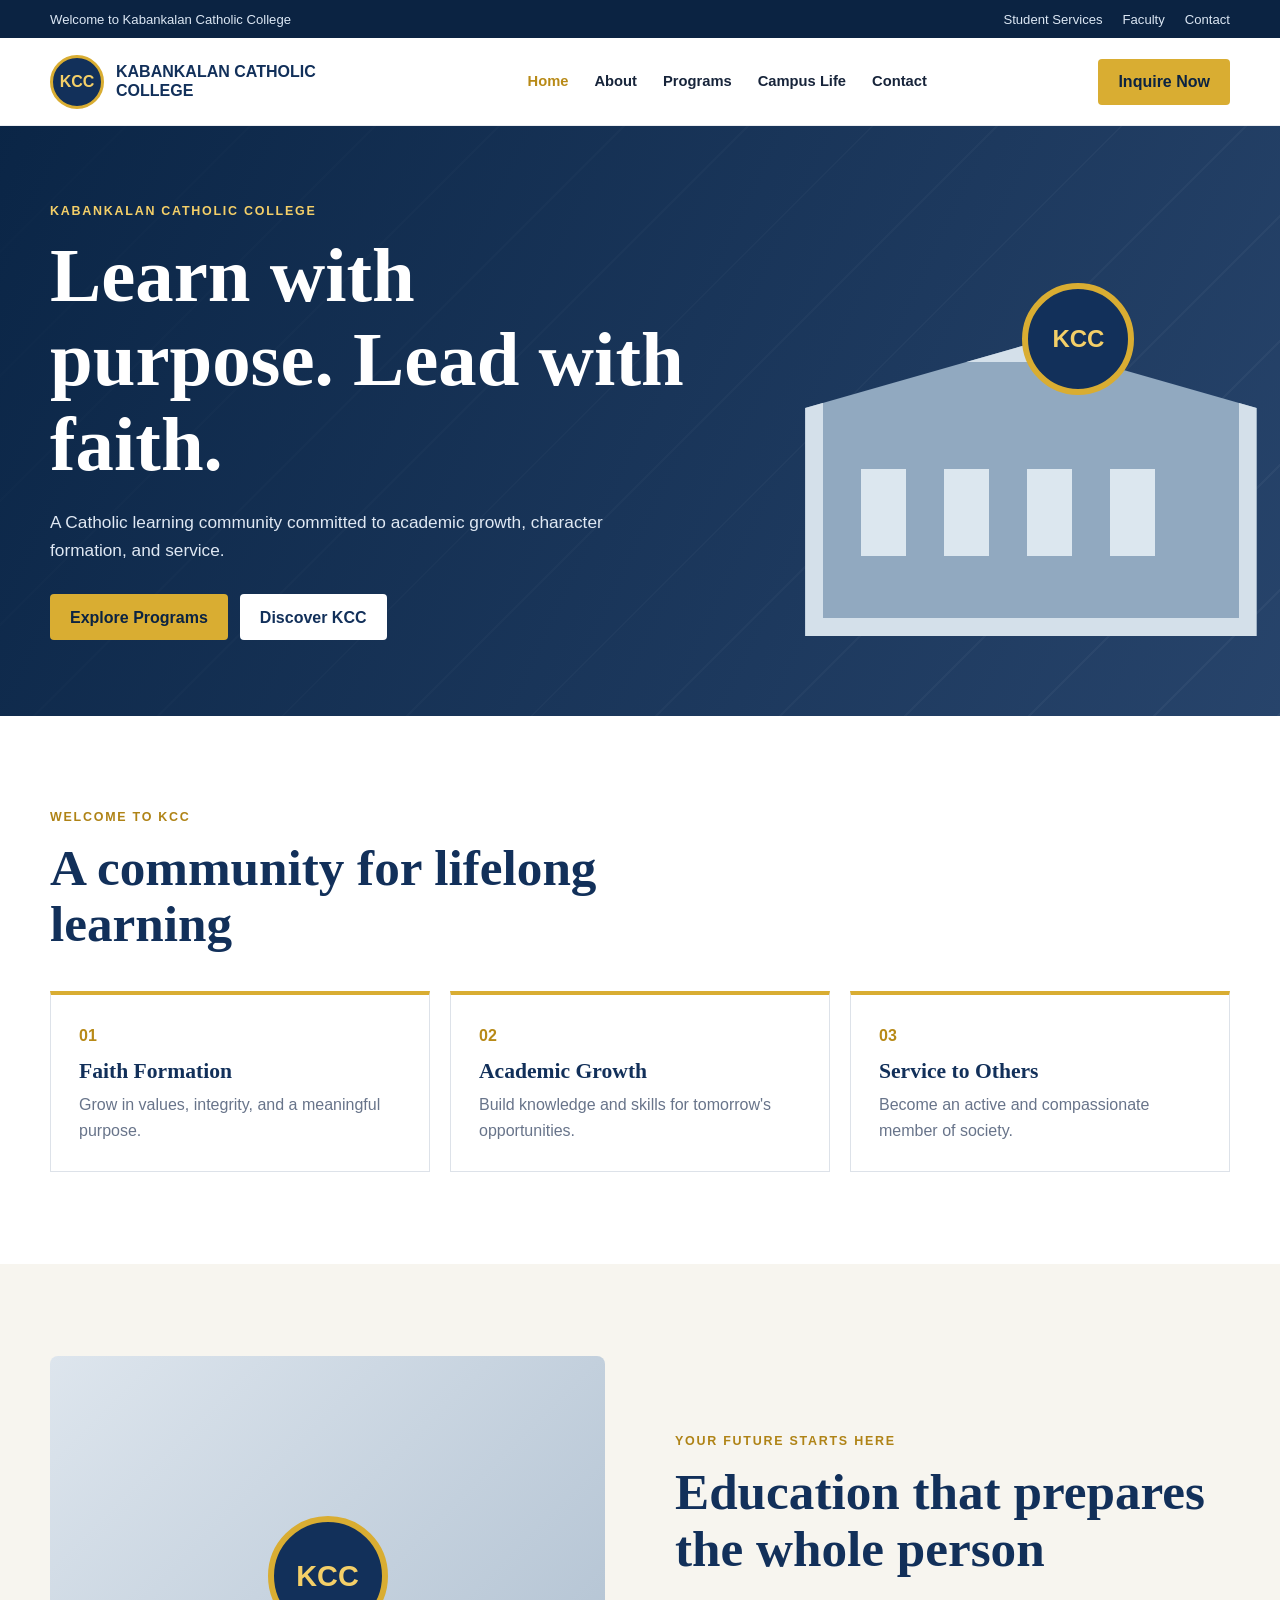
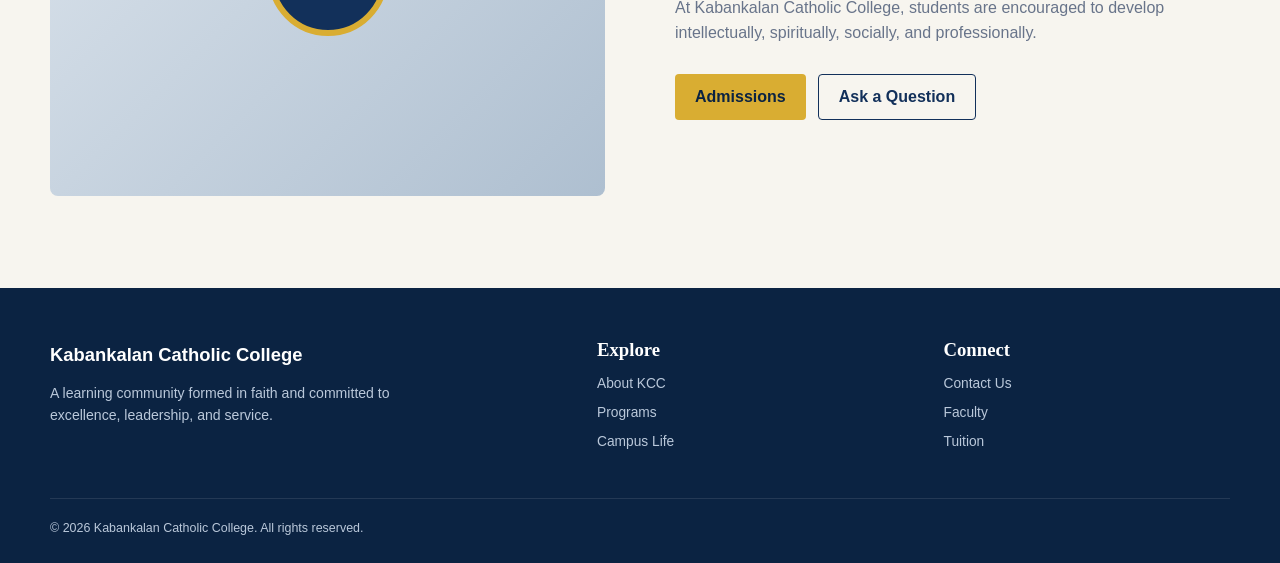
==== Index.html @ b6ad35d0 "first commit" ====
<!DOCTYPE html>
<html lang="en">
<head>
  <meta charset="UTF-8">
  <meta name="viewport" content="width=device-width, initial-scale=1.0">
  <title>Kabankalan Catholic College</title>
  <link rel="stylesheet" href="assets/css/style.css">
</head>
<body>
  <div id="site-header"></div>
  <main>
    <section class="hero">
      <div class="container hero-grid">
        <div class="hero-copy">
          <span class="eyebrow">Kabankalan Catholic College</span>
          <h1>Learn with purpose. Lead with faith.</h1>
          <p>A Catholic learning community committed to academic growth, character formation, and service.</p>
          <div class="button-row">
            <a class="btn btn-primary" href="courses.html">Explore Programs</a>
            <a class="btn btn-light" href="about.html">Discover KCC</a>
          </div>
        </div>
        <div class="hero-visual" aria-label="Campus illustration">
          <div class="hero-seal">KCC</div>
          <div class="building"><i></i><i></i><i></i><i></i></div>
        </div>
      </div>
    </section>
    <section class="section">
      <div class="container">
        <div class="section-heading">
          <span class="eyebrow dark">Welcome to KCC</span>
          <h2>A community for lifelong learning</h2>
        </div>
        <div class="feature-grid">
          <article class="feature-card"><span>01</span><h3>Faith Formation</h3><p>Grow in values, integrity, and a meaningful purpose.</p></article>
          <article class="feature-card"><span>02</span><h3>Academic Growth</h3><p>Build knowledge and skills for tomorrow's opportunities.</p></article>
          <article class="feature-card"><span>03</span><h3>Service to Others</h3><p>Become an active and compassionate member of society.</p></article>
        </div>
      </div>
    </section>
    <section class="section section-tint">
      <div class="container split">
        <div class="image-panel"><span>KCC</span></div>
        <div>
          <span class="eyebrow dark">Your Future Starts Here</span>
          <h2>Education that prepares the whole person</h2>
          <p>At Kabankalan Catholic College, students are encouraged to develop intellectually, spiritually, socially, and professionally.</p>
          <div class="button-row"><a class="btn btn-primary" href="contact.html">Admissions</a><a class="btn btn-outline" href="contact.html">Ask a Question</a></div>
        </div>
      </div>
    </section>
  </main>
  <div id="site-footer"></div>
  <script src="assets/js/script.js"></script>
</body>
</html>
---- assets/css/style.css ----
:root {
  --navy: #12305a;
  --navy-dark: #0b2342;
  --gold: #d9ad32;
  --cream: #f7f5ef;
  --white: #fff;
  --ink: #17243a;
  --muted: #68748a;
  --line: #dde2e9;
}

* { box-sizing: border-box; margin: 0; padding: 0; }
html { scroll-behavior: smooth; }
body { font-family: "Segoe UI", Arial, sans-serif; color: var(--ink); background: var(--white); line-height: 1.6; }
a { color: inherit; text-decoration: none; }
img { max-width: 100%; }
.container { width: min(1180px, calc(100% - 40px)); margin-inline: auto; }
.topbar { height: 38px; background: var(--navy-dark); color: #dce7f4; font-size: 0.82rem; }
.topbar-inner { height: 100%; display: flex; align-items: center; justify-content: space-between; }
.topbar-links { display: flex; gap: 20px; }
.main-header { position: relative; z-index: 20; height: 88px; background: var(--white); border-bottom: 1px solid rgba(18,48,90,.08); }
.header-inner { height: 100%; display: flex; align-items: center; justify-content: space-between; }
.brand { display: flex; align-items: center; gap: 12px; }
.brand-mark { width: 54px; height: 54px; border: 3px solid var(--gold); border-radius: 50%; display: grid; place-items: center; background: var(--navy); color: #f4cf68; font-weight: 800; }
.brand-name { max-width: 240px; color: var(--navy); font-size: 1rem; font-weight: 800; line-height: 1.15; text-transform: uppercase; }
.nav-list { display: flex; align-items: center; gap: 26px; list-style: none; font-weight: 700; font-size: 0.92rem; }
.nav-list a:hover, .nav-list .active { color: #b88a17; }
.header-actions { display: flex; align-items: center; gap: 10px; }
.menu-toggle { display: none; width: 44px; height: 44px; border: 0; background: transparent; cursor: pointer; }
.menu-toggle span { display: block; width: 24px; height: 2px; margin: 5px auto; background: var(--navy); }

.btn { min-height: 46px; display: inline-flex; align-items: center; justify-content: center; border: 0; border-radius: 4px; padding: 0 20px; font-weight: 800; cursor: pointer; transition: .18s ease; }
.btn:hover { transform: translateY(-2px); }
.btn-primary { background: var(--gold); color: var(--navy-dark); }
.btn-light { background: var(--white); color: var(--navy); }
.btn-outline { border: 1px solid var(--navy); color: var(--navy); background: transparent; }
.button-row { display: flex; gap: 12px; flex-wrap: wrap; }

.hero { min-height: 590px; display: flex; align-items: center; overflow: hidden; color: var(--white); background: linear-gradient(115deg, rgba(8,35,68,.98), rgba(18,48,90,.82)), repeating-linear-gradient(135deg, #b6c8da 0 2px, #879eb8 2px 88px); }
.hero-grid { display: grid; grid-template-columns: 1.1fr .9fr; align-items: center; }
.hero-copy { position: relative; z-index: 2; max-width: 650px; padding: 70px 0; }
.eyebrow { display: block; margin-bottom: 12px; color: #f4cf68; font-size: .78rem; font-weight: 800; letter-spacing: .14em; text-transform: uppercase; }
.eyebrow.dark { color: #af8316; }
h1,h2,h3 { font-family: Georgia, "Times New Roman", serif; line-height: 1.1; }
h1 { font-size: clamp(3.2rem, 6vw, 5.2rem); }
h2 { color: var(--navy); font-size: clamp(2.2rem, 4vw, 3.5rem); }
h3 { color: var(--navy); }
.hero-copy p { max-width: 580px; margin: 22px 0 30px; color: #dfe8f3; font-size: 1.08rem; }
.hero-visual { height: 430px; position: relative; }
.hero-seal { position: absolute; z-index: 3; top: 18%; right: 18%; width: 112px; height: 112px; display: grid; place-items: center; border: 6px solid var(--gold); border-radius: 50%; background: var(--navy); color: #f4cf68; font-size: 1.5rem; font-weight: 800; }
.building { position: absolute; right: -5%; bottom: 0; width: 85%; height: 68%; border: 18px solid #d4e0ea; background: #91a9c0; clip-path: polygon(50% 0,100% 22%,100% 100%,0 100%,0 22%); }
.building i { position: relative; top: 42%; display: inline-block; width: 11%; height: 34%; margin-left: 9%; background: #dce7ef; }

.section { padding: 92px 0; }
.section-tint { background: var(--cream); }
.section-heading { max-width: 700px; margin-bottom: 38px; }
.section-heading.center, .center { text-align: center; margin-inline: auto; }
.feature-grid, .program-grid, .faculty-grid { display: grid; grid-template-columns: repeat(3,1fr); gap: 20px; }
.feature-card, .program-card, .faculty-grid article { background: var(--white); border: 1px solid var(--line); border-top: 4px solid var(--gold); padding: 28px; }
.feature-card span { color: #b88a17; font-weight: 800; }
.feature-card h3, .program-card h3, .faculty-grid h3 { margin: 12px 0 8px; font-size: 1.35rem; }
.feature-card p, .program-card p, .faculty-grid p { color: var(--muted); }
.split { display: grid; grid-template-columns: 1fr 1fr; gap: 70px; align-items: center; }
.split p { margin: 18px 0 28px; color: var(--muted); }
.image-panel { min-height: 440px; display: grid; place-items: center; border-radius: 8px; background: linear-gradient(135deg,#dde5ed,#aebfd0); }
.image-panel span { width: 120px; height: 120px; display: grid; place-items: center; border: 6px solid var(--gold); border-radius: 50%; background: var(--navy); color: #f4cf68; font-size: 1.8rem; font-weight: 800; }

.page-banner { min-height: 280px; display: flex; align-items: center; color: var(--white); background: linear-gradient(115deg,rgba(8,35,68,.98),rgba(18,48,90,.8)), linear-gradient(135deg,#9eb1c5,#dce6ef); }
.page-banner h1 { font-size: clamp(3rem,6vw,5rem); }
.program-card { min-height: 260px; }
.program-number { width: 58px; height: 58px; display: grid; place-items: center; border-radius: 50%; background: var(--navy); color: #f4cf68; font-weight: 800; }
.program-card a { display: inline-block; margin-top: 18px; color: var(--navy); font-weight: 800; }
.detail-grid { display: grid; grid-template-columns: 1.4fr .6fr; gap: 60px; }
.detail-grid article p { margin: 18px 0; color: var(--muted); }
.detail-grid article h3 { margin-top: 26px; }
.check-list { margin: 14px 0 0 20px; color: var(--muted); }
.detail-card, .info-card { height: fit-content; padding: 30px; border-top: 4px solid var(--gold); background: var(--cream); }
.detail-card dl { margin: 18px 0 28px; }
.detail-card dt { color: var(--muted); font-size: .82rem; }
.detail-card dd { margin-bottom: 12px; font-weight: 800; color: var(--navy); }
.narrow { max-width: 900px; }
.info-card { text-align: center; }
.info-card p { max-width: 620px; margin: 14px auto 24px; color: var(--muted); }
.info-card .button-row { justify-content: center; }

.contact-grid { display: grid; grid-template-columns: .8fr 1.2fr; gap: 70px; }
.contact-grid h2 { margin-bottom: 16px; }
.contact-grid > div > p { color: var(--muted); }
.contact-list { margin-top: 28px; }
.contact-list p { margin: 16px 0; }
.contact-form { display: grid; gap: 16px; padding: 32px; background: var(--cream); }
.contact-form label { display: grid; gap: 6px; font-weight: 700; }
.contact-form input, .contact-form select, .contact-form textarea { width: 100%; border: 1px solid var(--line); border-radius: 3px; padding: 12px; font: inherit; }
.form-status { min-height: 24px; color: var(--navy); font-weight: 700; }
.event-grid { display: grid; gap: 16px; }
.event-grid article { display: grid; grid-template-columns: 150px 1fr; gap: 24px; align-items: center; padding: 20px; border: 1px solid var(--line); }
.event-date { min-height: 110px; display: grid; place-content: center; text-align: center; background: var(--navy); color: var(--white); }
.event-date strong { color: #f4cf68; }
.event-grid p { color: var(--muted); }
.avatar { width: 120px; height: 120px; margin-bottom: 18px; display: grid; place-items: center; border-radius: 50%; background: var(--navy); color: #f4cf68; font-size: 1.6rem; font-weight: 800; }

footer { background: var(--navy-dark); color: #bac8da; padding: 52px 0 24px; }
.footer-grid { display: grid; grid-template-columns: 1.7fr 1fr 1fr; gap: 60px; padding-bottom: 38px; }
.footer-brand { color: var(--white); font-size: 1.15rem; font-weight: 800; }
.footer-about { max-width: 360px; margin-top: 12px; font-size: .88rem; }
.footer-grid h3 { color: var(--white); margin-bottom: 12px; }
.footer-links { list-style: none; font-size: .86rem; }
.footer-links li { margin: 7px 0; }
.copyright { border-top: 1px solid rgba(255,255,255,.1); padding-top: 20px; font-size: .78rem; }

@media (max-width: 980px) {
  .topbar, .nav-list, .header-actions .btn { display: none; }
  .main-header { height: 76px; }
  .menu-toggle { display: block; }
  .nav-list.open { position: absolute; left: 20px; right: 20px; top: 76px; display: grid; gap: 0; background: var(--white); box-shadow: 0 16px 35px rgba(18,48,90,.16); padding: 10px 20px; }
  .nav-list.open li { padding: 12px 0; border-bottom: 1px solid var(--line); }
  .feature-grid, .program-grid, .faculty-grid { grid-template-columns: 1fr 1fr; }
}

@media (max-width: 760px) {
  .container { width: min(100% - 30px,1180px); }
  .brand-name { max-width: 180px; font-size: .82rem; }
  .brand-mark { width: 46px; height: 46px; }
  .hero { min-height: 560px; }
  .hero-grid { grid-template-columns: 1fr; }
  .hero-copy { width: 92%; padding: 50px 0; }
  .hero-visual { position: absolute; right: -30%; bottom: 0; width: 75%; opacity: .25; }
  .feature-grid, .program-grid, .faculty-grid, .split, .detail-grid, .contact-grid, .footer-grid { grid-template-columns: 1fr; }
  .section { padding: 70px 0; }
  .split, .detail-grid, .contact-grid { gap: 38px; }
  .image-panel { min-height: 340px; }
  .footer-grid { gap: 28px; }
  .event-grid article { grid-template-columns: 110px 1fr; }
}

@media (max-width: 420px) {
  .button-row .btn { width: 100%; }
  .feature-grid, .program-grid, .faculty-grid { grid-template-columns: 1fr; }
  .event-grid article { grid-template-columns: 1fr; }
  .event-date { min-height: 90px; }
}
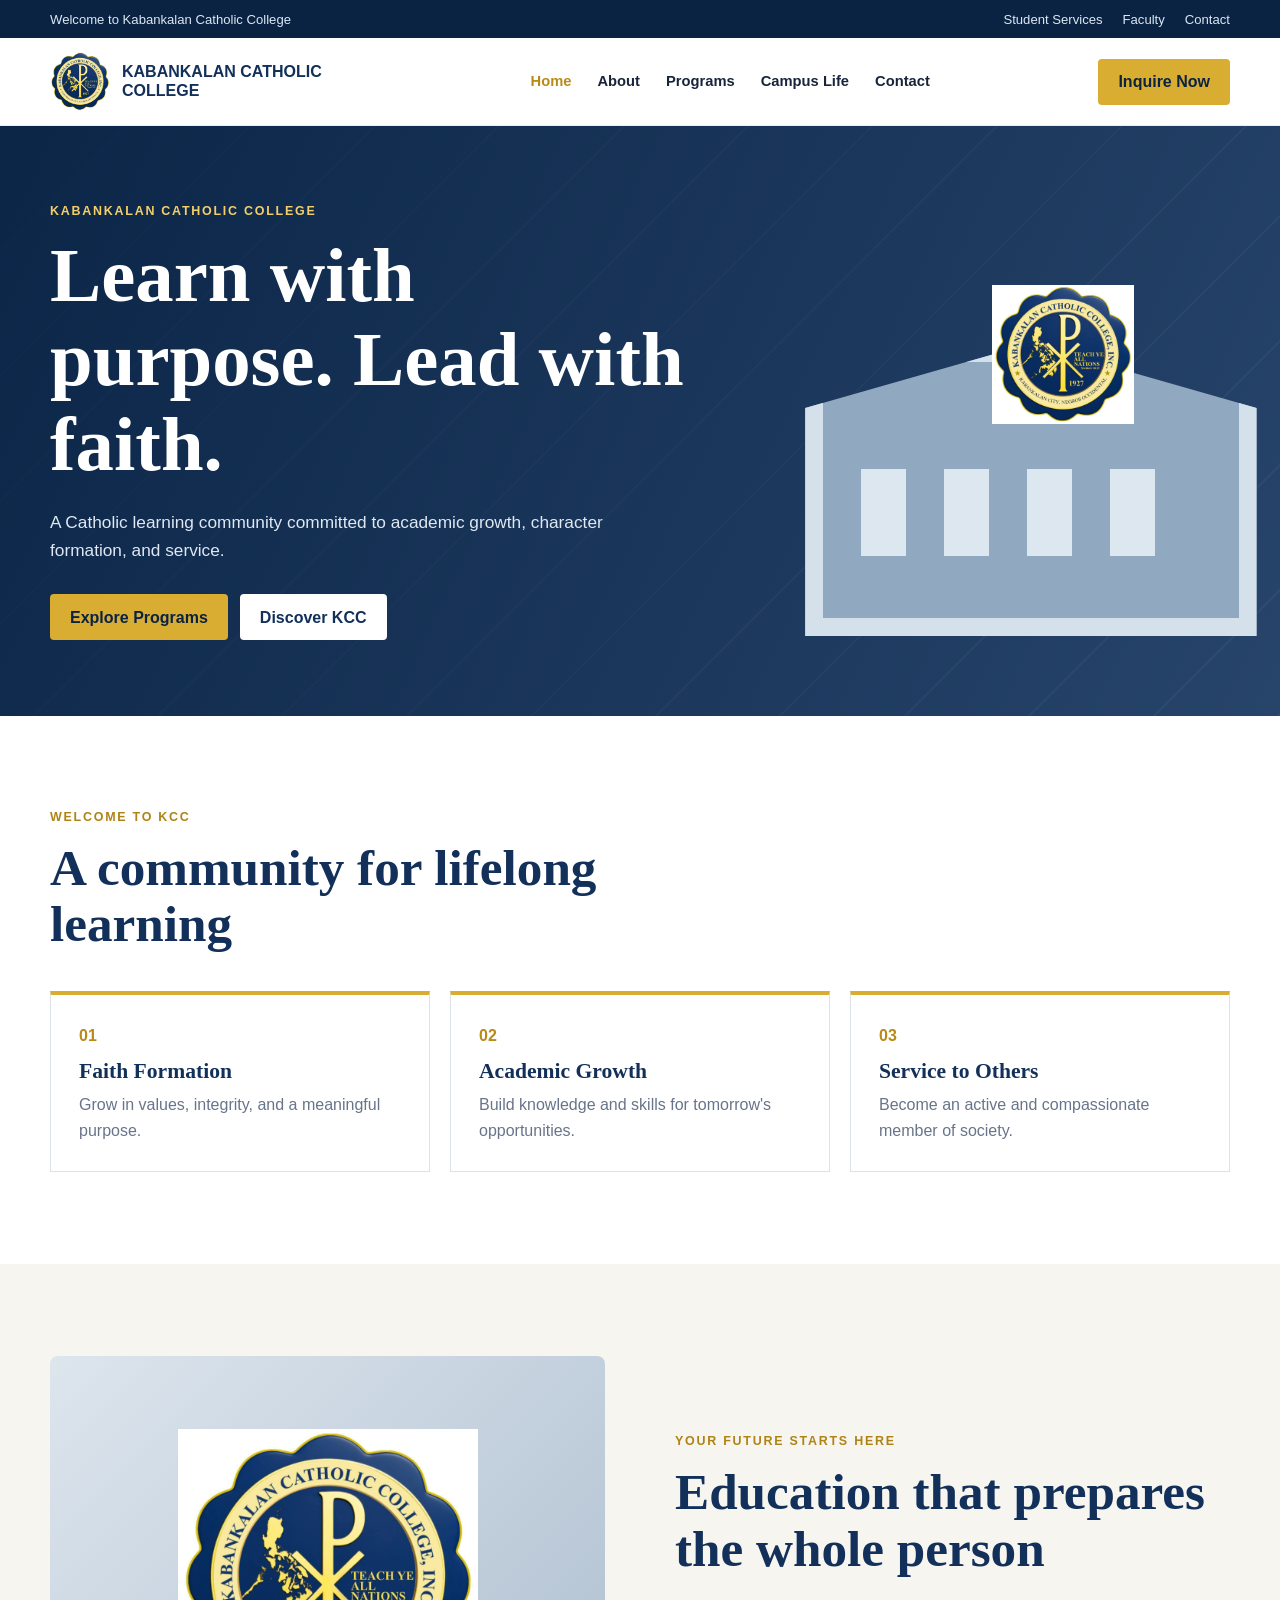
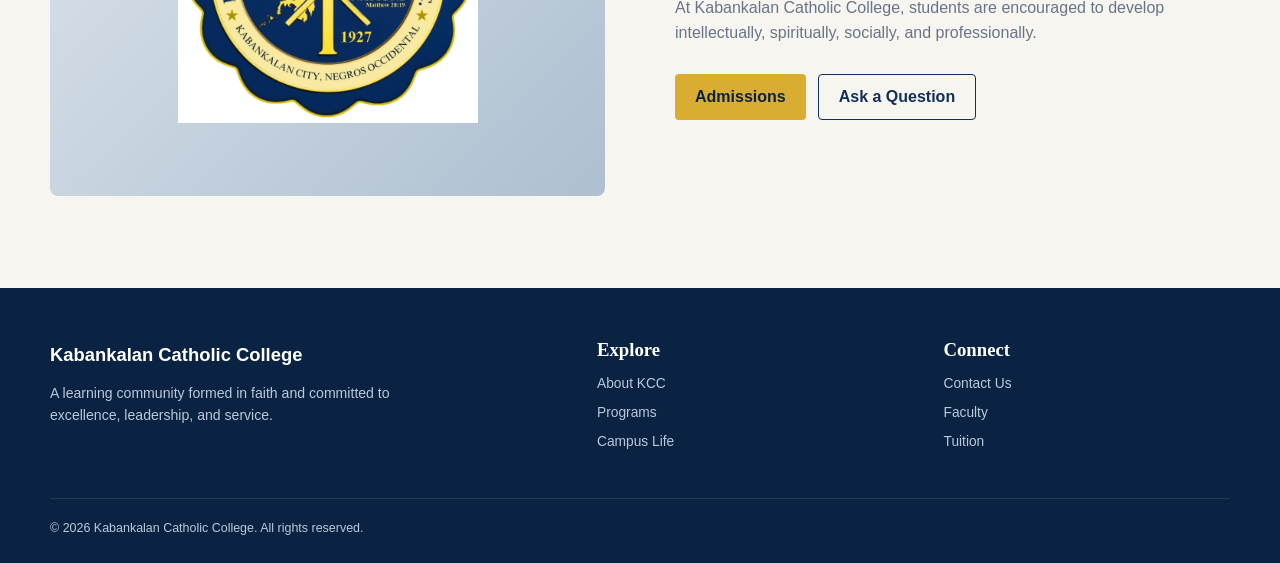
==== commit f5623ac4: "Adding Logo" ====
--- a/Index.html
+++ b/Index.html
@@ -21,7 +21,7 @@
           </div>
         </div>
         <div class="hero-visual" aria-label="Campus illustration">
-          <div class="hero-seal">KCC</div>
+          <img class="hero-seal" src="assets/images/kcc-logo.png" alt="Kabankalan Catholic College logo">
           <div class="building"><i></i><i></i><i></i><i></i></div>
         </div>
       </div>
@@ -41,7 +41,7 @@
     </section>
     <section class="section section-tint">
       <div class="container split">
-        <div class="image-panel"><span>KCC</span></div>
+        <div class="image-panel"><img src="assets/images/kcc-logo.png" alt="Kabankalan Catholic College logo"></div>
         <div>
           <span class="eyebrow dark">Your Future Starts Here</span>
           <h2>Education that prepares the whole person</h2>
--- a/assets/css/style.css
+++ b/assets/css/style.css
@@ -21,7 +21,7 @@
 .main-header { position: relative; z-index: 20; height: 88px; background: var(--white); border-bottom: 1px solid rgba(18,48,90,.08); }
 .header-inner { height: 100%; display: flex; align-items: center; justify-content: space-between; }
 .brand { display: flex; align-items: center; gap: 12px; }
-.brand-mark { width: 54px; height: 54px; border: 3px solid var(--gold); border-radius: 50%; display: grid; place-items: center; background: var(--navy); color: #f4cf68; font-weight: 800; }
+.brand-mark { width: 60px; height: 60px; display: block; object-fit: contain; }
 .brand-name { max-width: 240px; color: var(--navy); font-size: 1rem; font-weight: 800; line-height: 1.15; text-transform: uppercase; }
 .nav-list { display: flex; align-items: center; gap: 26px; list-style: none; font-weight: 700; font-size: 0.92rem; }
 .nav-list a:hover, .nav-list .active { color: #b88a17; }
@@ -47,7 +47,7 @@
 h3 { color: var(--navy); }
 .hero-copy p { max-width: 580px; margin: 22px 0 30px; color: #dfe8f3; font-size: 1.08rem; }
 .hero-visual { height: 430px; position: relative; }
-.hero-seal { position: absolute; z-index: 3; top: 18%; right: 18%; width: 112px; height: 112px; display: grid; place-items: center; border: 6px solid var(--gold); border-radius: 50%; background: var(--navy); color: #f4cf68; font-size: 1.5rem; font-weight: 800; }
+.hero-seal { position: absolute; z-index: 3; top: 18%; right: 18%; width: 142px; height: 142px; object-fit: contain; }
 .building { position: absolute; right: -5%; bottom: 0; width: 85%; height: 68%; border: 18px solid #d4e0ea; background: #91a9c0; clip-path: polygon(50% 0,100% 22%,100% 100%,0 100%,0 22%); }
 .building i { position: relative; top: 42%; display: inline-block; width: 11%; height: 34%; margin-left: 9%; background: #dce7ef; }
 
@@ -63,7 +63,7 @@
 .split { display: grid; grid-template-columns: 1fr 1fr; gap: 70px; align-items: center; }
 .split p { margin: 18px 0 28px; color: var(--muted); }
 .image-panel { min-height: 440px; display: grid; place-items: center; border-radius: 8px; background: linear-gradient(135deg,#dde5ed,#aebfd0); }
-.image-panel span { width: 120px; height: 120px; display: grid; place-items: center; border: 6px solid var(--gold); border-radius: 50%; background: var(--navy); color: #f4cf68; font-size: 1.8rem; font-weight: 800; }
+.image-panel img { width: min(72%, 300px); max-height: 340px; object-fit: contain; }
 
 .page-banner { min-height: 280px; display: flex; align-items: center; color: var(--white); background: linear-gradient(115deg,rgba(8,35,68,.98),rgba(18,48,90,.8)), linear-gradient(135deg,#9eb1c5,#dce6ef); }
 .page-banner h1 { font-size: clamp(3rem,6vw,5rem); }
@@ -120,7 +120,7 @@
 @media (max-width: 760px) {
   .container { width: min(100% - 30px,1180px); }
   .brand-name { max-width: 180px; font-size: .82rem; }
-  .brand-mark { width: 46px; height: 46px; }
+  .brand-mark { width: 50px; height: 50px; }
   .hero { min-height: 560px; }
   .hero-grid { grid-template-columns: 1fr; }
   .hero-copy { width: 92%; padding: 50px 0; }
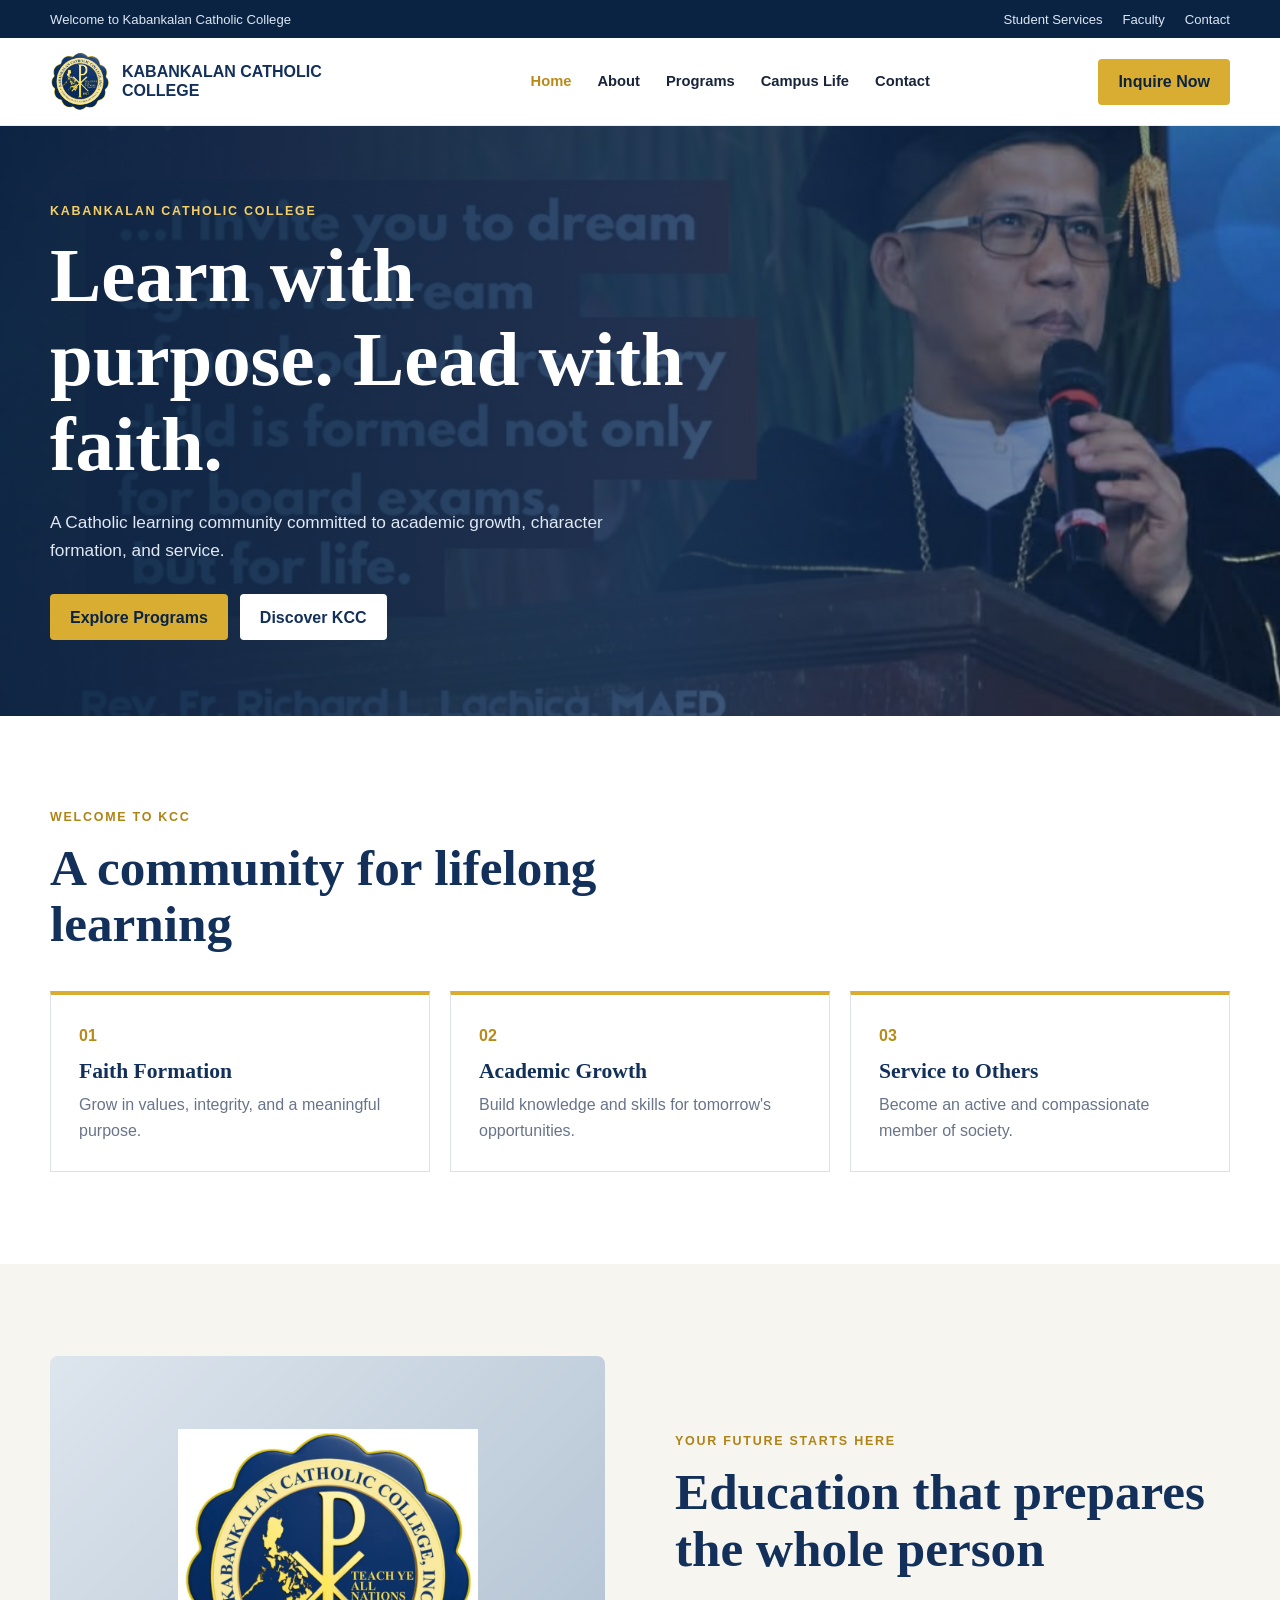
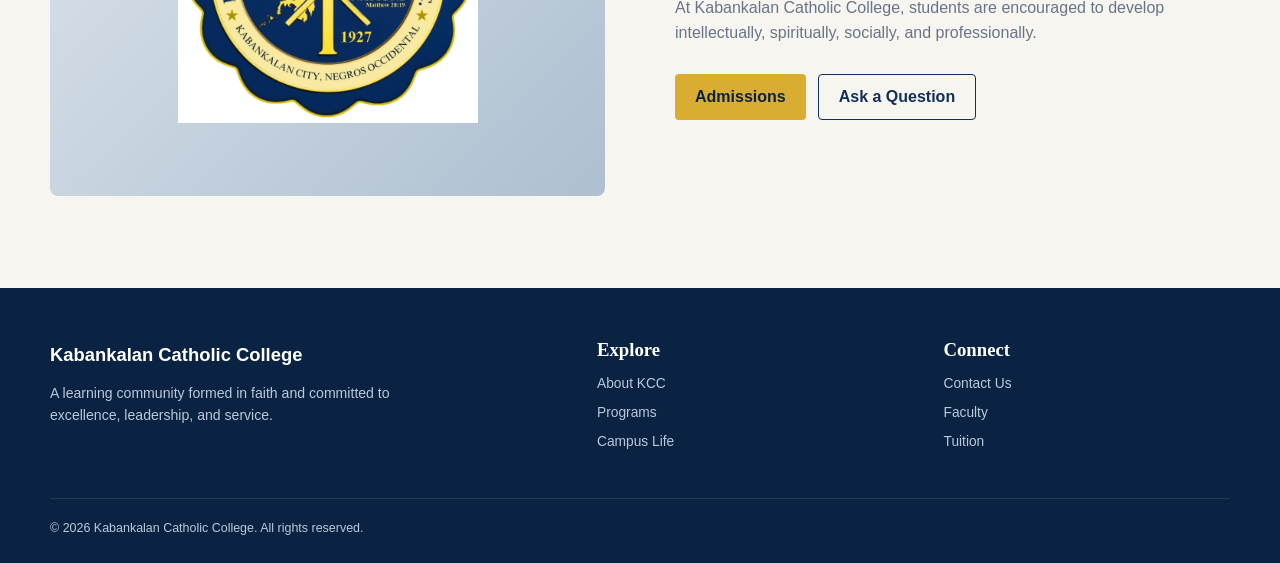
==== commit ac1d3529: "adding background picture at home page" ====
--- a/Index.html
+++ b/Index.html
@@ -19,10 +19,6 @@
             <a class="btn btn-primary" href="courses.html">Explore Programs</a>
             <a class="btn btn-light" href="about.html">Discover KCC</a>
           </div>
-        </div>
-        <div class="hero-visual" aria-label="Campus illustration">
-          <img class="hero-seal" src="assets/images/kcc-logo.png" alt="Kabankalan Catholic College logo">
-          <div class="building"><i></i><i></i><i></i><i></i></div>
         </div>
       </div>
     </section>
--- a/assets/css/style.css
+++ b/assets/css/style.css
@@ -35,9 +35,8 @@
 .btn-light { background: var(--white); color: var(--navy); }
 .btn-outline { border: 1px solid var(--navy); color: var(--navy); background: transparent; }
 .button-row { display: flex; gap: 12px; flex-wrap: wrap; }
-
-.hero { min-height: 590px; display: flex; align-items: center; overflow: hidden; color: var(--white); background: linear-gradient(115deg, rgba(8,35,68,.98), rgba(18,48,90,.82)), repeating-linear-gradient(135deg, #b6c8da 0 2px, #879eb8 2px 88px); }
-.hero-grid { display: grid; grid-template-columns: 1.1fr .9fr; align-items: center; }
+.hero { min-height: 590px; display: flex; align-items: center; overflow: hidden; color: var(--white); background: linear-gradient(90deg, rgba(8,35,68,.96) 0%, rgba(18,48,90,.86) 52%, rgba(18,48,90,.38) 100%), url("../images/president-announcement.png") center 42% / cover no-repeat; }
+.hero-grid { display: grid; grid-template-columns: 1fr; align-items: center; }
 .hero-copy { position: relative; z-index: 2; max-width: 650px; padding: 70px 0; }
 .eyebrow { display: block; margin-bottom: 12px; color: #f4cf68; font-size: .78rem; font-weight: 800; letter-spacing: .14em; text-transform: uppercase; }
 .eyebrow.dark { color: #af8316; }
@@ -46,10 +45,6 @@
 h2 { color: var(--navy); font-size: clamp(2.2rem, 4vw, 3.5rem); }
 h3 { color: var(--navy); }
 .hero-copy p { max-width: 580px; margin: 22px 0 30px; color: #dfe8f3; font-size: 1.08rem; }
-.hero-visual { height: 430px; position: relative; }
-.hero-seal { position: absolute; z-index: 3; top: 18%; right: 18%; width: 142px; height: 142px; object-fit: contain; }
-.building { position: absolute; right: -5%; bottom: 0; width: 85%; height: 68%; border: 18px solid #d4e0ea; background: #91a9c0; clip-path: polygon(50% 0,100% 22%,100% 100%,0 100%,0 22%); }
-.building i { position: relative; top: 42%; display: inline-block; width: 11%; height: 34%; margin-left: 9%; background: #dce7ef; }
 
 .section { padding: 92px 0; }
 .section-tint { background: var(--cream); }
@@ -70,6 +65,37 @@
 .program-card { min-height: 260px; }
 .program-number { width: 58px; height: 58px; display: grid; place-items: center; border-radius: 50%; background: var(--navy); color: #f4cf68; font-weight: 800; }
 .program-card a { display: inline-block; margin-top: 18px; color: var(--navy); font-weight: 800; }
+.senior-high-section { margin-bottom: 64px; }
+.strand-grid { display: grid; grid-template-columns: repeat(2,minmax(0,1fr)); gap: 20px; }
+.strand-card { padding: 26px; border: 1px solid var(--line); border-top: 4px solid var(--gold); background: var(--white); }
+.strand-card > h3 { font-size: 1.65rem; }
+.strand-card > p { margin-top: 12px; color: var(--muted); }
+.strand-card .strand-name { color: var(--navy); font-weight: 700; }
+.strand-details { display: grid; grid-template-columns: 1fr 1fr; gap: 18px; margin-top: 22px; padding-top: 18px; border-top: 1px solid var(--line); }
+.strand-details h4 { margin-bottom: 8px; color: var(--navy); }
+.strand-details ul { padding-left: 18px; color: var(--muted); font-size: .9rem; }
+.strand-details li { margin: 5px 0; }
+.admissions-panel { display: grid; grid-template-columns: 1fr 1fr; gap: 32px; align-items: center; margin-bottom: 52px; padding: 34px; background: var(--navy); color: var(--white); }
+.admissions-panel h2, .admissions-contact h2 { color: var(--white); }
+.admissions-panel p { margin-top: 8px; color: #dce7f4; }
+.admissions-dates { display: grid; grid-template-columns: 1fr 1fr; gap: 14px; }
+.admissions-dates div { min-height: 100px; display: grid; align-content: center; gap: 6px; padding: 16px; border-left: 3px solid var(--gold); background: rgba(255,255,255,.08); }
+.admissions-dates span { color: #dce7f4; font-size: .84rem; }
+.admissions-dates strong { color: #f4cf68; }
+.offerings-heading { margin-bottom: 22px; }
+.offerings-heading h2 { font-size: clamp(2rem, 3vw, 2.8rem); }
+.offerings-grid { display: grid; grid-template-columns: repeat(3,1fr); gap: 18px; }
+.offering-card { padding: 24px; border: 1px solid var(--line); border-top: 4px solid var(--gold); background: var(--white); }
+.offering-card h3 { margin-bottom: 14px; font-size: 1.2rem; }
+.offering-card ul { padding-left: 20px; color: var(--muted); }
+.offering-card li { margin: 10px 0; padding-left: 3px; }
+.supplemental-program { margin-top: 18px; padding: 22px 24px; background: var(--cream); border-left: 4px solid var(--gold); }
+.supplemental-program h3 { margin-bottom: 6px; }
+.supplemental-program p { color: var(--muted); }
+.admissions-contact { display: flex; align-items: center; justify-content: space-between; gap: 28px; margin-top: 48px; padding: 30px; background: var(--navy-dark); color: var(--white); }
+.admissions-contact h2 { max-width: 650px; font-size: clamp(1.6rem, 3vw, 2.3rem); }
+.admissions-contact-links { display: grid; gap: 6px; flex-shrink: 0; }
+.admissions-contact-links a { color: #f4cf68; font-weight: 700; }
 .detail-grid { display: grid; grid-template-columns: 1.4fr .6fr; gap: 60px; }
 .detail-grid article p { margin: 18px 0; color: var(--muted); }
 .detail-grid article h3 { margin-top: 26px; }
@@ -88,6 +114,8 @@
 .contact-grid > div > p { color: var(--muted); }
 .contact-list { margin-top: 28px; }
 .contact-list p { margin: 16px 0; }
+.contact-link { color: var(--navy); font-weight: 700; text-decoration: underline; text-underline-offset: 3px; }
+.contact-link:hover { color: #af8316; }
 .contact-form { display: grid; gap: 16px; padding: 32px; background: var(--cream); }
 .contact-form label { display: grid; gap: 6px; font-weight: 700; }
 .contact-form input, .contact-form select, .contact-form textarea { width: 100%; border: 1px solid var(--line); border-radius: 3px; padding: 12px; font: inherit; }
@@ -97,6 +125,22 @@
 .event-date { min-height: 110px; display: grid; place-content: center; text-align: center; background: var(--navy); color: var(--white); }
 .event-date strong { color: #f4cf68; }
 .event-grid p { color: var(--muted); }
+.campus-gallery { margin-top: 72px; }
+.campus-gallery-grid { display: grid; grid-template-columns: repeat(2,minmax(0,1fr)); gap: 20px; }
+.campus-gallery figure { overflow: hidden; border: 1px solid var(--line); background: var(--white); }
+.campus-gallery img { display: block; width: 100%; aspect-ratio: 16 / 9; object-fit: cover; }
+.campus-gallery figcaption { padding: 14px 18px; color: var(--navy); font-size: 1.05rem; font-weight: 800; }
+.uniform-guidelines { margin-top: 72px; }
+.uniform-grid { display: grid; grid-template-columns: repeat(2,minmax(0,1fr)); gap: 20px; }
+.uniform-card { padding: 28px; border: 1px solid var(--line); border-top: 4px solid var(--gold); background: var(--white); }
+.uniform-card h3 { margin-bottom: 12px; font-size: 1.5rem; }
+.uniform-image { display: block; margin: 18px 0 22px; color: var(--navy); font-size: .82rem; font-weight: 700; }
+.uniform-image img { display: block; width: 100%; height: auto; border: 1px solid var(--line); background: var(--white); }
+.uniform-image span { display: block; margin-top: 7px; text-decoration: underline; text-underline-offset: 3px; }
+.uniform-card h4 { margin: 22px 0 8px; color: var(--navy); }
+.uniform-card ul { padding-left: 20px; color: var(--muted); }
+.uniform-card li { margin: 8px 0; }
+.uniform-description { color: var(--muted); }
 .avatar { width: 120px; height: 120px; margin-bottom: 18px; display: grid; place-items: center; border-radius: 50%; background: var(--navy); color: #f4cf68; font-size: 1.6rem; font-weight: 800; }
 
 footer { background: var(--navy-dark); color: #bac8da; padding: 52px 0 24px; }
@@ -115,6 +159,7 @@
   .nav-list.open { position: absolute; left: 20px; right: 20px; top: 76px; display: grid; gap: 0; background: var(--white); box-shadow: 0 16px 35px rgba(18,48,90,.16); padding: 10px 20px; }
   .nav-list.open li { padding: 12px 0; border-bottom: 1px solid var(--line); }
   .feature-grid, .program-grid, .faculty-grid { grid-template-columns: 1fr 1fr; }
+  .offerings-grid { grid-template-columns: 1fr 1fr; }
 }
 
 @media (max-width: 760px) {
@@ -124,8 +169,10 @@
   .hero { min-height: 560px; }
   .hero-grid { grid-template-columns: 1fr; }
   .hero-copy { width: 92%; padding: 50px 0; }
-  .hero-visual { position: absolute; right: -30%; bottom: 0; width: 75%; opacity: .25; }
   .feature-grid, .program-grid, .faculty-grid, .split, .detail-grid, .contact-grid, .footer-grid { grid-template-columns: 1fr; }
+  .campus-gallery-grid, .uniform-grid { grid-template-columns: 1fr; }
+  .admissions-panel, .offerings-grid, .strand-grid { grid-template-columns: 1fr; }
+  .admissions-contact { align-items: flex-start; flex-direction: column; }
   .section { padding: 70px 0; }
   .split, .detail-grid, .contact-grid { gap: 38px; }
   .image-panel { min-height: 340px; }
@@ -136,6 +183,7 @@
 @media (max-width: 420px) {
   .button-row .btn { width: 100%; }
   .feature-grid, .program-grid, .faculty-grid { grid-template-columns: 1fr; }
+  .strand-details { grid-template-columns: 1fr; }
   .event-grid article { grid-template-columns: 1fr; }
   .event-date { min-height: 90px; }
 }
